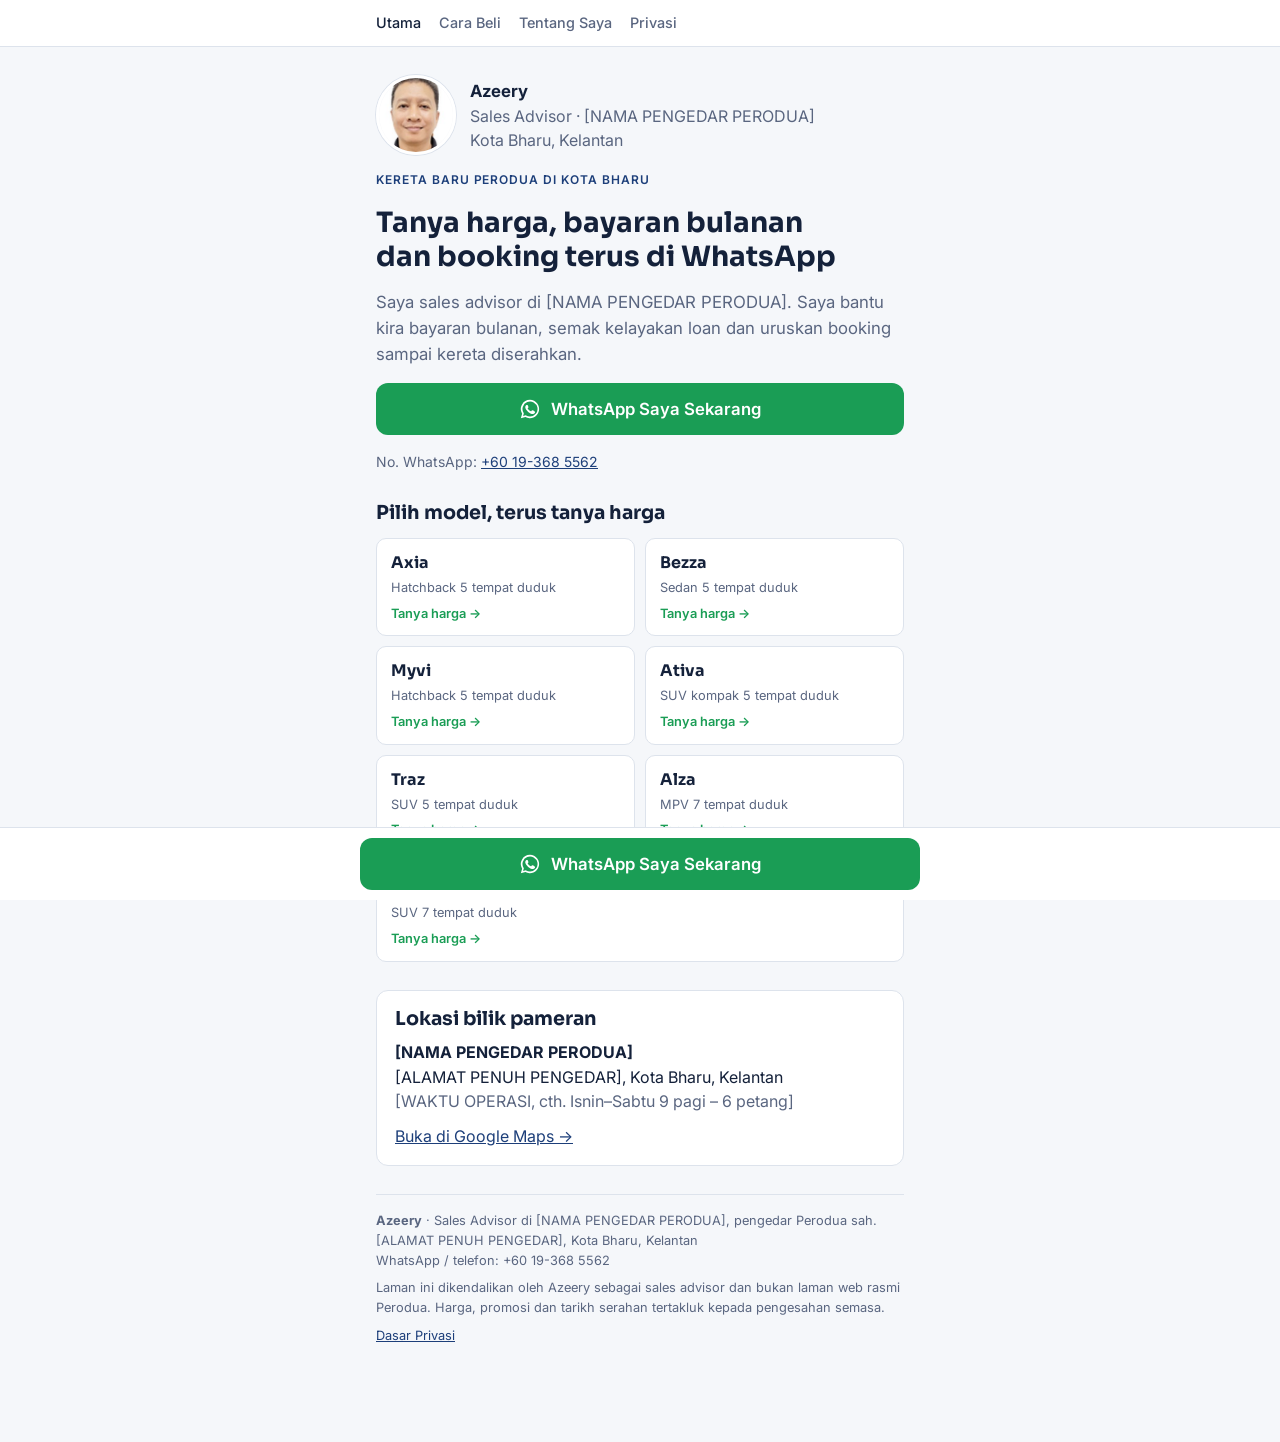
==== docs/index.html @ a2918d97 "Add GitHub Pages site in docs/ with about, how-to-buy and privacy pages Co-Authored-By: Claude Opus " ====
<!doctype html>
<html lang="ms">
<head>
<meta charset="utf-8">
<meta name="viewport" content="width=device-width, initial-scale=1">
<title>Azeery · Sales Advisor Perodua Kota Bharu</title>
<meta name="description" content="Sales advisor Perodua di Kota Bharu, Kelantan. WhatsApp Azeery untuk sebut harga, bayaran bulanan dan booking.">
<meta property="og:title" content="Azeery · Sales Advisor Perodua Kota Bharu">
<meta property="og:description" content="Sales advisor Perodua di Kota Bharu, Kelantan. WhatsApp Azeery untuk sebut harga, bayaran bulanan dan booking.">
<meta property="og:image" content="azeery.jpg">
<link rel="icon" href="azeery.jpg">
<link rel="preconnect" href="https://fonts.googleapis.com">
<link rel="stylesheet" href="https://fonts.googleapis.com/css2?family=Sora:wght@600;700&family=Inter:wght@400;500;600&display=swap">
<link rel="stylesheet" href="style.css">
</head>
<body>
<nav class="nav"><div class="nav-in">
  <a href="index.html" aria-current="page">Utama</a>
  <a href="cara-beli.html">Cara Beli</a>
  <a href="tentang.html">Tentang Saya</a>
  <a href="privasi.html">Privasi</a>
</div></nav>
<main class="wrap">
  <header>
    <div class="who">
      <img class="avatar" src="azeery.jpg" alt="Gambar Azeery" width="80" height="80">
      <div><strong>Azeery</strong><span class="muted">Sales Advisor · [NAMA PENGEDAR PERODUA]<br>Kota Bharu, Kelantan</span></div>
    </div>
    <p class="eyebrow">Kereta baru Perodua di Kota Bharu</p>
    <h1>Tanya harga, bayaran bulanan dan booking terus di WhatsApp</h1>
    <p class="lead muted">Saya sales advisor di [NAMA PENGEDAR PERODUA]. Saya bantu kira bayaran bulanan, semak kelayakan loan dan uruskan booking sampai kereta diserahkan.</p>
    <a class="btn-wa" href="https://wa.me/60193685562?text=Salam%2C%20saya%20nak%20tanya%20pasal%20kereta%20Perodua%20%28dari%20Google%29" target="_blank" rel="noopener"><svg viewBox="0 0 24 24" fill="currentColor" aria-hidden="true"><path d="M12 2a10 10 0 0 0-8.6 15.1L2 22l5-1.3A10 10 0 1 0 12 2Zm0 18.2a8.2 8.2 0 0 1-4.2-1.2l-.3-.2-3 .8.8-2.9-.2-.3A8.2 8.2 0 1 1 12 20.2Zm4.5-6.1c-.2-.1-1.5-.7-1.7-.8s-.4-.1-.6.1-.7.8-.8 1-.3.2-.5.1a6.7 6.7 0 0 1-3.3-2.9c-.3-.4.2-.4.7-1.4.1-.2 0-.3 0-.4l-.8-1.8c-.2-.5-.4-.4-.6-.4h-.5a1 1 0 0 0-.7.3 3 3 0 0 0-.9 2.2 5.2 5.2 0 0 0 1.1 2.7 11.8 11.8 0 0 0 4.5 4c1.7.7 2.3.8 3.2.6a2.7 2.7 0 0 0 1.8-1.2 2.2 2.2 0 0 0 .1-1.3c0-.1-.2-.2-.5-.3Z"/></svg> WhatsApp Saya Sekarang</a>
    <p class="muted small">No. WhatsApp: <a href="tel:+60193685562">+60 19-368 5562</a></p>
  </header>

  <section aria-labelledby="m-h">
    <h2 id="m-h">Pilih model, terus tanya harga</h2>
    <div class="models">
      <a class="chip" href="https://wa.me/60193685562?text=Salam%2C%20saya%20berminat%20dengan%20Perodua%20Axia.%20Boleh%20bagi%20harga%20dan%20bayaran%20bulanan%3F%20%28dari%20Google%29" target="_blank" rel="noopener"><b>Axia</b><small>Hatchback 5 tempat duduk</small><em>Tanya harga →</em></a>
      <a class="chip" href="https://wa.me/60193685562?text=Salam%2C%20saya%20berminat%20dengan%20Perodua%20Bezza.%20Boleh%20bagi%20harga%20dan%20bayaran%20bulanan%3F%20%28dari%20Google%29" target="_blank" rel="noopener"><b>Bezza</b><small>Sedan 5 tempat duduk</small><em>Tanya harga →</em></a>
      <a class="chip" href="https://wa.me/60193685562?text=Salam%2C%20saya%20berminat%20dengan%20Perodua%20Myvi.%20Boleh%20bagi%20harga%20dan%20bayaran%20bulanan%3F%20%28dari%20Google%29" target="_blank" rel="noopener"><b>Myvi</b><small>Hatchback 5 tempat duduk</small><em>Tanya harga →</em></a>
      <a class="chip" href="https://wa.me/60193685562?text=Salam%2C%20saya%20berminat%20dengan%20Perodua%20Ativa.%20Boleh%20bagi%20harga%20dan%20bayaran%20bulanan%3F%20%28dari%20Google%29" target="_blank" rel="noopener"><b>Ativa</b><small>SUV kompak 5 tempat duduk</small><em>Tanya harga →</em></a>
      <a class="chip" href="https://wa.me/60193685562?text=Salam%2C%20saya%20berminat%20dengan%20Perodua%20Traz.%20Boleh%20bagi%20harga%20dan%20bayaran%20bulanan%3F%20%28dari%20Google%29" target="_blank" rel="noopener"><b>Traz</b><small>SUV 5 tempat duduk</small><em>Tanya harga →</em></a>
      <a class="chip" href="https://wa.me/60193685562?text=Salam%2C%20saya%20berminat%20dengan%20Perodua%20Alza.%20Boleh%20bagi%20harga%20dan%20bayaran%20bulanan%3F%20%28dari%20Google%29" target="_blank" rel="noopener"><b>Alza</b><small>MPV 7 tempat duduk</small><em>Tanya harga →</em></a>
      <a class="chip" href="https://wa.me/60193685562?text=Salam%2C%20saya%20berminat%20dengan%20Perodua%20Aruz.%20Boleh%20bagi%20harga%20dan%20bayaran%20bulanan%3F%20%28dari%20Google%29" target="_blank" rel="noopener"><b>Aruz</b><small>SUV 7 tempat duduk</small><em>Tanya harga →</em></a>
    </div>
  </section>

  <section class="card" aria-labelledby="l-h">
    <h2 id="l-h">Lokasi bilik pameran</h2>
    <p><strong>[NAMA PENGEDAR PERODUA]</strong><br>[ALAMAT PENUH PENGEDAR], Kota Bharu, Kelantan<br><span class="muted">[WAKTU OPERASI, cth. Isnin–Sabtu 9 pagi – 6 petang]</span></p>
    <p><a href="https://www.google.com/maps/search/?api=1&query=Perodua%20Kota%20Bharu%20Kelantan" target="_blank" rel="noopener">Buka di Google Maps →</a></p>
  </section>

<footer>
  <p><strong>Azeery</strong> · Sales Advisor di [NAMA PENGEDAR PERODUA], pengedar Perodua sah.<br>[ALAMAT PENUH PENGEDAR], Kota Bharu, Kelantan<br>WhatsApp / telefon: +60 19-368 5562</p>
  <p>Laman ini dikendalikan oleh Azeery sebagai sales advisor dan bukan laman web rasmi Perodua. Harga, promosi dan tarikh serahan tertakluk kepada pengesahan semasa.</p>
  <p><a href="privasi.html">Dasar Privasi</a></p>
</footer>
</main>
<div class="bar"><a class="btn-wa" href="https://wa.me/60193685562?text=Salam%2C%20saya%20nak%20tanya%20pasal%20kereta%20Perodua%20%28dari%20Google%29" target="_blank" rel="noopener"><svg viewBox="0 0 24 24" fill="currentColor" aria-hidden="true"><path d="M12 2a10 10 0 0 0-8.6 15.1L2 22l5-1.3A10 10 0 1 0 12 2Zm0 18.2a8.2 8.2 0 0 1-4.2-1.2l-.3-.2-3 .8.8-2.9-.2-.3A8.2 8.2 0 1 1 12 20.2Zm4.5-6.1c-.2-.1-1.5-.7-1.7-.8s-.4-.1-.6.1-.7.8-.8 1-.3.2-.5.1a6.7 6.7 0 0 1-3.3-2.9c-.3-.4.2-.4.7-1.4.1-.2 0-.3 0-.4l-.8-1.8c-.2-.5-.4-.4-.6-.4h-.5a1 1 0 0 0-.7.3 3 3 0 0 0-.9 2.2 5.2 5.2 0 0 0 1.1 2.7 11.8 11.8 0 0 0 4.5 4c1.7.7 2.3.8 3.2.6a2.7 2.7 0 0 0 1.8-1.2 2.2 2.2 0 0 0 .1-1.3c0-.1-.2-.2-.5-.3Z"/></svg> WhatsApp Saya Sekarang</a></div>
</body>
</html>
---- docs/style.css ----
/* One narrow column built for phones; a sticky WhatsApp bar is always in reach. */
:root{
  --bg:#f5f7fa; --surface:#ffffff; --fg:#14213a; --muted:#5a6680; --line:#dde3ec;
  --brand:#1d3f7a; --brand-soft:#e6edf8; --wa:#1a9d55; --wa-press:#14804a; --on-wa:#ffffff;
  --font-display:"Sora",system-ui,sans-serif; --font-body:"Inter",system-ui,-apple-system,"Segoe UI",sans-serif;
}
@media (prefers-color-scheme: dark){:root{
  --bg:#0e1524; --surface:#162034; --fg:#e8edf6; --muted:#9aa7bf; --line:#283550;
  --brand:#8fb2ec; --brand-soft:#1c2b48; --wa:#25b466; --wa-press:#1f9a57; color-scheme:dark}}
*{box-sizing:border-box}
html{-webkit-text-size-adjust:100%}
body{margin:0;background:var(--bg);color:var(--fg);font:16px/1.55 var(--font-body);padding-bottom:96px}
a{color:var(--brand)}
img{max-width:100%}
h1,h2{font-family:var(--font-display);text-wrap:balance;margin:0;line-height:1.2}
h1{font-size:1.75rem} h2{font-size:1.2rem}
p{margin:0}
.muted{color:var(--muted)}
.small{font-size:.875rem}
.eyebrow{font-size:.75rem;font-weight:600;letter-spacing:.08em;text-transform:uppercase;color:var(--brand)}

.nav{background:var(--surface);border-bottom:1px solid var(--line)}
.nav-in{max-width:560px;margin:0 auto;display:flex;gap:4px 18px;flex-wrap:wrap;
  padding:12px max(16px,env(safe-area-inset-right,0px)) 12px max(16px,env(safe-area-inset-left,0px))}
.nav a{text-decoration:none;color:var(--muted);font-weight:500;font-size:.9rem}
.nav a[aria-current="page"]{color:var(--fg)}

.wrap{max-width:560px;margin:0 auto;display:flex;flex-direction:column;gap:28px;
  padding:28px max(16px,env(safe-area-inset-right,0px)) 0 max(16px,env(safe-area-inset-left,0px))}
header{display:flex;flex-direction:column;gap:16px}
section{display:flex;flex-direction:column;gap:14px}
.who{display:flex;gap:14px;align-items:center}
.who div{min-width:0}
.who strong{display:block;font-size:1.05rem}
.avatar{flex:none;width:80px;height:80px;border-radius:50%;object-fit:cover;border:3px solid var(--surface);box-shadow:0 0 0 1px var(--line)}
.lead{font-size:1.05rem}

.btn-wa{display:flex;align-items:center;justify-content:center;gap:10px;min-height:52px;padding:0 20px;
  border-radius:12px;background:var(--wa);color:var(--on-wa);font-weight:600;font-size:1.05rem;text-decoration:none}
.btn-wa:hover{background:var(--wa-press)}
.btn-wa svg{width:22px;height:22px;flex:none}
a:focus-visible{outline:3px solid var(--brand);outline-offset:2px}

.models{display:grid;grid-template-columns:repeat(2,minmax(0,1fr));gap:10px}
.chip{display:flex;flex-direction:column;gap:2px;padding:12px 14px;border-radius:10px;background:var(--surface);
  border:1px solid var(--line);color:var(--fg);text-decoration:none}
.chip:hover{border-color:var(--wa)}
.chip:last-child:nth-child(odd){grid-column:1/-1}
.chip b{font-family:var(--font-display);font-size:1rem}
.chip small{color:var(--muted);font-size:.8rem}
.chip em{font-style:normal;color:var(--wa);font-size:.8rem;font-weight:600;margin-top:4px}

.card{background:var(--surface);border:1px solid var(--line);border-radius:12px;padding:16px 18px;gap:10px}
.card ul{margin:0;padding-left:20px;display:flex;flex-direction:column;gap:4px}

ol.steps{list-style:none;margin:0;padding:0;display:flex;flex-direction:column;gap:12px;counter-reset:s}
ol.steps li{display:grid;grid-template-columns:32px minmax(0,1fr);gap:12px;align-items:start;counter-increment:s}
ol.steps li::before{content:counter(s);width:32px;height:32px;border-radius:50%;background:var(--brand-soft);color:var(--brand);
  display:grid;place-items:center;font:700 .9rem var(--font-display)}
ol.steps b{display:block}

footer{font-size:.8rem;color:var(--muted);border-top:1px solid var(--line);padding-top:16px;display:flex;flex-direction:column;gap:8px}

.bar{position:fixed;left:0;right:0;bottom:0;background:var(--surface);border-top:1px solid var(--line);
  padding:10px max(16px,env(safe-area-inset-right,0px)) calc(10px + env(safe-area-inset-bottom,0px)) max(16px,env(safe-area-inset-left,0px))}
.bar .btn-wa{max-width:560px;margin:0 auto}
@media (prefers-reduced-motion: reduce){*{transition:none!important}}
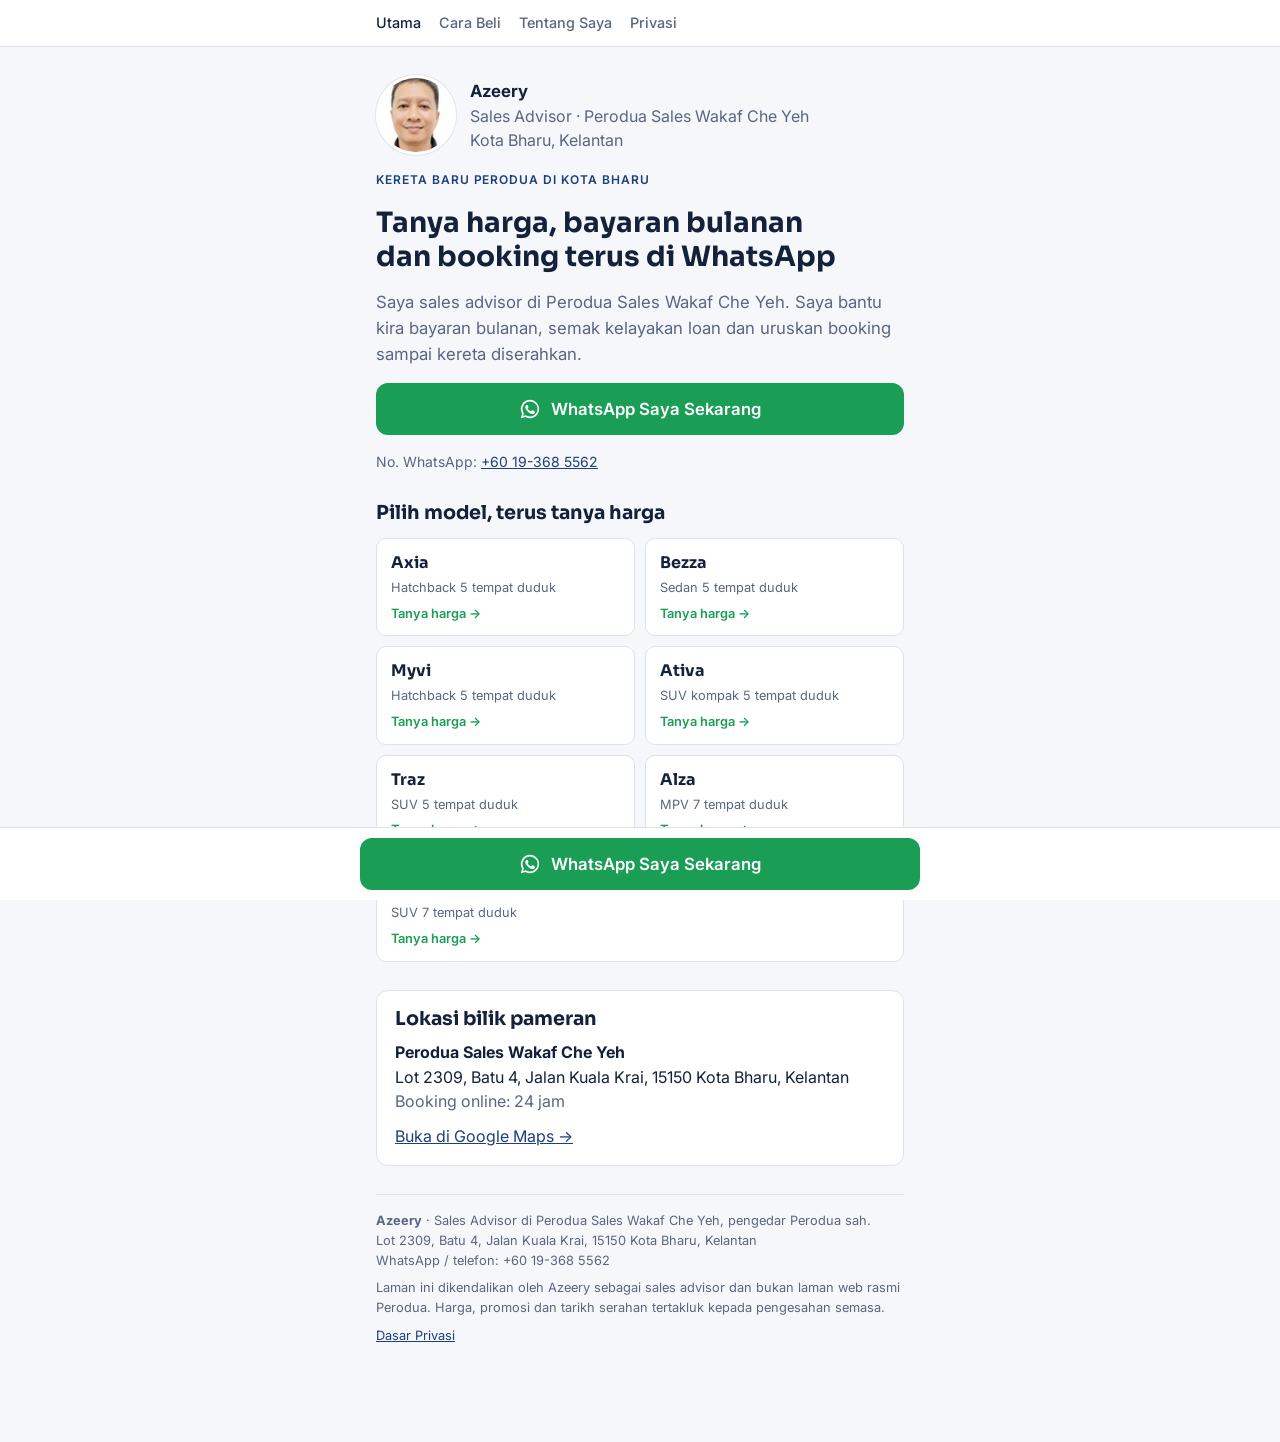
==== commit 161eedeb: "Add dealership name, address, hours and map link Co-Authored-By: Claude Opus 5.5 <noreply@anthropic." ====
--- a/docs/index.html
+++ b/docs/index.html
@@ -24,11 +24,11 @@
   <header>
     <div class="who">
       <img class="avatar" src="azeery.jpg" alt="Gambar Azeery" width="80" height="80">
-      <div><strong>Azeery</strong><span class="muted">Sales Advisor · [NAMA PENGEDAR PERODUA]<br>Kota Bharu, Kelantan</span></div>
+      <div><strong>Azeery</strong><span class="muted">Sales Advisor · Perodua Sales Wakaf Che Yeh<br>Kota Bharu, Kelantan</span></div>
     </div>
     <p class="eyebrow">Kereta baru Perodua di Kota Bharu</p>
     <h1>Tanya harga, bayaran bulanan dan booking terus di WhatsApp</h1>
-    <p class="lead muted">Saya sales advisor di [NAMA PENGEDAR PERODUA]. Saya bantu kira bayaran bulanan, semak kelayakan loan dan uruskan booking sampai kereta diserahkan.</p>
+    <p class="lead muted">Saya sales advisor di Perodua Sales Wakaf Che Yeh. Saya bantu kira bayaran bulanan, semak kelayakan loan dan uruskan booking sampai kereta diserahkan.</p>
     <a class="btn-wa" href="https://wa.me/60193685562?text=Salam%2C%20saya%20nak%20tanya%20pasal%20kereta%20Perodua%20%28dari%20Google%29" target="_blank" rel="noopener"><svg viewBox="0 0 24 24" fill="currentColor" aria-hidden="true"><path d="M12 2a10 10 0 0 0-8.6 15.1L2 22l5-1.3A10 10 0 1 0 12 2Zm0 18.2a8.2 8.2 0 0 1-4.2-1.2l-.3-.2-3 .8.8-2.9-.2-.3A8.2 8.2 0 1 1 12 20.2Zm4.5-6.1c-.2-.1-1.5-.7-1.7-.8s-.4-.1-.6.1-.7.8-.8 1-.3.2-.5.1a6.7 6.7 0 0 1-3.3-2.9c-.3-.4.2-.4.7-1.4.1-.2 0-.3 0-.4l-.8-1.8c-.2-.5-.4-.4-.6-.4h-.5a1 1 0 0 0-.7.3 3 3 0 0 0-.9 2.2 5.2 5.2 0 0 0 1.1 2.7 11.8 11.8 0 0 0 4.5 4c1.7.7 2.3.8 3.2.6a2.7 2.7 0 0 0 1.8-1.2 2.2 2.2 0 0 0 .1-1.3c0-.1-.2-.2-.5-.3Z"/></svg> WhatsApp Saya Sekarang</a>
     <p class="muted small">No. WhatsApp: <a href="tel:+60193685562">+60 19-368 5562</a></p>
   </header>
@@ -48,12 +48,12 @@
 
   <section class="card" aria-labelledby="l-h">
     <h2 id="l-h">Lokasi bilik pameran</h2>
-    <p><strong>[NAMA PENGEDAR PERODUA]</strong><br>[ALAMAT PENUH PENGEDAR], Kota Bharu, Kelantan<br><span class="muted">[WAKTU OPERASI, cth. Isnin–Sabtu 9 pagi – 6 petang]</span></p>
-    <p><a href="https://www.google.com/maps/search/?api=1&query=Perodua%20Kota%20Bharu%20Kelantan" target="_blank" rel="noopener">Buka di Google Maps →</a></p>
+    <p><strong>Perodua Sales Wakaf Che Yeh</strong><br>Lot 2309, Batu 4, Jalan Kuala Krai, 15150 Kota Bharu, Kelantan<br><span class="muted">Booking online: 24 jam</span></p>
+    <p><a href="https://maps.app.goo.gl/HpEZBNo6LpMsQ4AF7" target="_blank" rel="noopener">Buka di Google Maps →</a></p>
   </section>
 
 <footer>
-  <p><strong>Azeery</strong> · Sales Advisor di [NAMA PENGEDAR PERODUA], pengedar Perodua sah.<br>[ALAMAT PENUH PENGEDAR], Kota Bharu, Kelantan<br>WhatsApp / telefon: +60 19-368 5562</p>
+  <p><strong>Azeery</strong> · Sales Advisor di Perodua Sales Wakaf Che Yeh, pengedar Perodua sah.<br>Lot 2309, Batu 4, Jalan Kuala Krai, 15150 Kota Bharu, Kelantan<br>WhatsApp / telefon: +60 19-368 5562</p>
   <p>Laman ini dikendalikan oleh Azeery sebagai sales advisor dan bukan laman web rasmi Perodua. Harga, promosi dan tarikh serahan tertakluk kepada pengesahan semasa.</p>
   <p><a href="privasi.html">Dasar Privasi</a></p>
 </footer>
